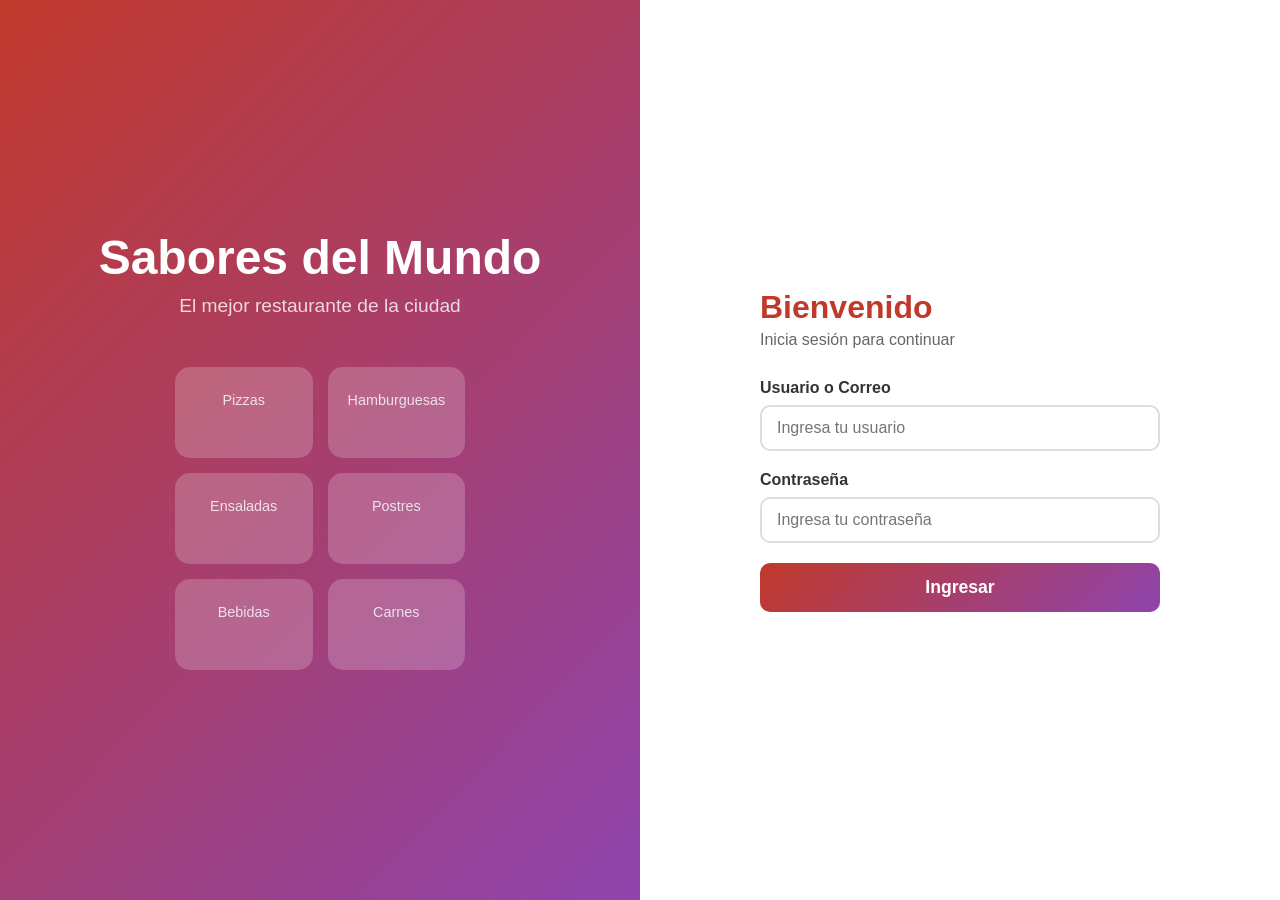
==== index.html @ 86a3babf "Nathalia Osorio [codigos de js y html]" ====
<!DOCTYPE html>
<html lang="es">
<head>
    <meta charset="UTF-8">
    <meta name="viewport" content="width=device-width, initial-scale=1.0">
    <title>Sabores del Mundo - Login</title>
    <link rel="stylesheet" href="css/styles.css">
</head>
<body>
    <div class="login-container">

        <!-- Lado izquierdo con imagenes y animaciones -->
        <div class="login-left">
            <h1>Sabores del Mundo</h1>
            <p>El mejor restaurante de la ciudad</p>

            <div class="food-grid">
                <div class="food-item">
                    
                    <p>Pizzas</p>
                </div>
                <div class="food-item">
                    
                    <p>Hamburguesas</p>
                </div>
                <div class="food-item">
                    
                    <p>Ensaladas</p>
                </div>
                <div class="food-item">
                    
                    <p>Postres</p>
                </div>
                <div class="food-item">
                    
                    <p>Bebidas</p>
                </div>
                <div class="food-item">
                    
                    <p>Carnes</p>
                </div>
            </div>
        </div>

        <!-- Lado derecho con el formulario -->
        <div class="login-right">
            <div class="login-box">
                <h2>Bienvenido</h2>
                <p>Inicia sesión para continuar</p>

                <div id="mensaje"></div>

                <form id="formLogin">
                    <div class="form-group">
                        <label>Usuario o Correo</label>
                        <input type="text" id="usuario" placeholder="Ingresa tu usuario" required>
                    </div>
                    <div class="form-group">
                        <label>Contraseña</label>
                        <input type="password" id="contrasena" placeholder="Ingresa tu contraseña" required>
                    </div>
                    <button type="submit" class="btn-primary">Ingresar</button>
                </form>
            </div>
        </div>

    </div>
    <script src="js/auth.js"></script>
</body>
</html>
---- css/styles.css ----
/* Estilos generales */
* {
    margin: 0;
    padding: 0;
    box-sizing: border-box;
    font-family: 'Segoe UI', Tahoma, Geneva, Verdana, sans-serif;
}

body {
    background-color: #ffffff;
    min-height: 100vh;
}

/* Animaciones */
@keyframes fadeIn {
    from { opacity: 0; transform: translateY(-20px); }
    to { opacity: 1; transform: translateY(0); }
}

@keyframes slideIn {
    from { opacity: 0; transform: translateX(-30px); }
    to { opacity: 1; transform: translateX(0); }
}

@keyframes pulse {
    0% { transform: scale(1); }
    50% { transform: scale(1.05); }
    100% { transform: scale(1); }
}

@keyframes float {
    0% { transform: translateY(0px); }
    50% { transform: translateY(-10px); }
    100% { transform: translateY(0px); }
}

@keyframes spin {
    from { transform: rotate(0deg); }
    to { transform: rotate(360deg); }
}

/* Login */
.login-container {
    display: flex;
    min-height: 100vh;
}

.login-left {
    flex: 1;
    background: linear-gradient(135deg, #c0392b, #8e44ad);
    display: flex;
    flex-direction: column;
    justify-content: center;
    align-items: center;
    padding: 40px;
    animation: fadeIn 1s ease;
}

.login-left h1 {
    color: white;
    font-size: 3rem;
    text-align: center;
    margin-bottom: 10px;
    animation: float 3s ease-in-out infinite;
}

.login-left p {
    color: rgba(255,255,255,0.8);
    font-size: 1.2rem;
    text-align: center;
    margin-bottom: 30px;
}

.food-grid {
    display: grid;
    grid-template-columns: repeat(2, 1fr);
    gap: 15px;
    margin-top: 20px;
}

.food-item {
    background: rgba(255,255,255,0.2);
    border-radius: 15px;
    padding: 20px;
    text-align: center;
    color: white;
    font-size: 2rem;
    animation: pulse 2s ease-in-out infinite;
    cursor: pointer;
    transition: transform 0.3s;
}

.food-item:hover {
    transform: scale(1.1);
    background: rgba(255,255,255,0.3);
}

.food-item p {
    font-size: 0.9rem;
    margin-top: 5px;
}

.login-right {
    flex: 1;
    display: flex;
    justify-content: center;
    align-items: center;
    padding: 40px;
    animation: slideIn 1s ease;
}

.login-box {
    width: 100%;
    max-width: 400px;
}

.login-box h2 {
    color: #c0392b;
    font-size: 2rem;
    margin-bottom: 5px;
}

.login-box p {
    color: #666;
    margin-bottom: 30px;
}

.form-group {
    margin-bottom: 20px;
}

.form-group label {
    display: block;
    color: #333;
    font-weight: 600;
    margin-bottom: 8px;
}

.form-group input {
    width: 100%;
    padding: 12px 15px;
    border: 2px solid #ddd;
    border-radius: 10px;
    font-size: 1rem;
    transition: border-color 0.3s;
    outline: none;
}

.form-group input:focus {
    border-color: #c0392b;
}

.btn-primary {
    width: 100%;
    padding: 14px;
    background: linear-gradient(135deg, #c0392b, #8e44ad);
    color: white;
    border: none;
    border-radius: 10px;
    font-size: 1.1rem;
    font-weight: 600;
    cursor: pointer;
    transition: transform 0.3s, box-shadow 0.3s;
    animation: pulse 2s ease-in-out infinite;
}

.btn-primary:hover {
    transform: translateY(-2px);
    box-shadow: 0 5px 15px rgba(192, 57, 43, 0.4);
}

/* Mensajes */
.mensaje-exito {
    background: #2ecc71;
    color: white;
    padding: 12px;
    border-radius: 10px;
    margin-bottom: 15px;
    animation: fadeIn 0.5s ease;
    text-align: center;
}

.mensaje-error {
    background: #e74c3c;
    color: white;
    padding: 12px;
    border-radius: 10px;
    margin-bottom: 15px;
    animation: fadeIn 0.5s ease;
    text-align: center;
}

/* Navbar */
.navbar {
    background: linear-gradient(135deg, #c0392b, #8e44ad);
    padding: 15px 30px;
    display: flex;
    justify-content: space-between;
    align-items: center;
    box-shadow: 0 2px 10px rgba(0,0,0,0.2);
    position: sticky;
    top: 0;
    z-index: 100;
}

.navbar-brand {
    color: white;
    font-size: 1.5rem;
    font-weight: 700;
    text-decoration: none;
}

.navbar-nav {
    display: flex;
    gap: 10px;
    list-style: none;
}

.navbar-nav a {
    color: rgba(255,255,255,0.8);
    text-decoration: none;
    padding: 8px 15px;
    border-radius: 8px;
    transition: all 0.3s;
    font-weight: 500;
}

.navbar-nav a:hover, .navbar-nav a.active {
    background: rgba(255,255,255,0.2);
    color: white;
}

.btn-logout {
    background: #f39c12;
    color: white;
    border: none;
    padding: 8px 20px;
    border-radius: 8px;
    cursor: pointer;
    font-weight: 600;
    transition: all 0.3s;
}

.btn-logout:hover {
    background: #e67e22;
    transform: translateY(-2px);
}

/* Contenido principal */
.main-content {
    padding: 30px;
    animation: fadeIn 0.5s ease;
}

.page-header {
    margin-bottom: 25px;
}

.page-header h2 {
    color: #c0392b;
    font-size: 1.8rem;
}

.page-header p {
    color: #666;
}

/* Cards */
.cards-grid {
    display: grid;
    grid-template-columns: repeat(auto-fill, minmax(280px, 1fr));
    gap: 20px;
    margin-bottom: 30px;
}

.card {
    background: white;
    border-radius: 15px;
    padding: 20px;
    box-shadow: 0 3px 15px rgba(0,0,0,0.1);
    transition: transform 0.3s, box-shadow 0.3s;
    animation: fadeIn 0.5s ease;
    border-left: 4px solid #c0392b;
}

.card:hover {
    transform: translateY(-5px);
    box-shadow: 0 8px 25px rgba(0,0,0,0.15);
}

.card h3 {
    color: #333;
    margin-bottom: 10px;
}

.card p {
    color: #666;
    font-size: 0.9rem;
    margin-bottom: 5px;
}

/* Badges de estado */
.badge {
    display: inline-block;
    padding: 4px 12px;
    border-radius: 20px;
    font-size: 0.8rem;
    font-weight: 600;
    margin-top: 8px;
}

.badge-disponible { background: #2ecc71; color: white; }
.badge-reservada { background: #f39c12; color: white; }
.badge-ocupada { background: #e74c3c; color: white; }
.badge-fuera_servicio { background: #95a5a6; color: white; }
.badge-pendiente { background: #f39c12; color: white; }
.badge-confirmada { background: #2ecc71; color: white; }
.badge-cancelada { background: #e74c3c; color: white; }
.badge-finalizada { background: #8e44ad; color: white; }
.badge-en_preparacion { background: #3498db; color: white; }
.badge-entregado { background: #2ecc71; color: white; }
.badge-pagado { background: #8e44ad; color: white; }

/* Botones de acción */
.card-actions {
    display: flex;
    gap: 8px;
    margin-top: 15px;
}

.btn-edit {
    background: #f39c12;
    color: white;
    border: none;
    padding: 6px 14px;
    border-radius: 8px;
    cursor: pointer;
    font-size: 0.85rem;
    transition: all 0.3s;
}

.btn-edit:hover {
    background: #e67e22;
    transform: translateY(-2px);
}

.btn-delete {
    background: #e74c3c;
    color: white;
    border: none;
    padding: 6px 14px;
    border-radius: 8px;
    cursor: pointer;
    font-size: 0.85rem;
    transition: all 0.3s;
}

.btn-delete:hover {
    background: #c0392b;
    transform: translateY(-2px);
}

.btn-success {
    background: #2ecc71;
    color: white;
    border: none;
    padding: 6px 14px;
    border-radius: 8px;
    cursor: pointer;
    font-size: 0.85rem;
    transition: all 0.3s;
}

.btn-success:hover {
    background: #27ae60;
    transform: translateY(-2px);
}

/* Formularios */
.form-container {
    background: white;
    border-radius: 15px;
    padding: 25px;
    box-shadow: 0 3px 15px rgba(0,0,0,0.1);
    margin-bottom: 30px;
    animation: slideIn 0.5s ease;
}

.form-container h3 {
    color: #c0392b;
    margin-bottom: 20px;
    font-size: 1.3rem;
}

.form-row {
    display: grid;
    grid-template-columns: repeat(auto-fit, minmax(200px, 1fr));
    gap: 15px;
    margin-bottom: 15px;
}

.form-group select {
    width: 100%;
    padding: 12px 15px;
    border: 2px solid #ddd;
    border-radius: 10px;
    font-size: 1rem;
    transition: border-color 0.3s;
    outline: none;
    background: white;
}

.form-group select:focus {
    border-color: #c0392b;
}

.form-group textarea {
    width: 100%;
    padding: 12px 15px;
    border: 2px solid #ddd;
    border-radius: 10px;
    font-size: 1rem;
    transition: border-color 0.3s;
    outline: none;
    resize: vertical;
}

.form-group textarea:focus {
    border-color: #c0392b;
}

.btn-secondary {
    padding: 10px 20px;
    background: #95a5a6;
    color: white;
    border: none;
    border-radius: 10px;
    cursor: pointer;
    font-size: 1rem;
    transition: all 0.3s;
    margin-right: 10px;
}

.btn-secondary:hover {
    background: #7f8c8d;
}

/* Dashboard */
.dashboard-stats {
    display: grid;
    grid-template-columns: repeat(auto-fit, minmax(200px, 1fr));
    gap: 20px;
    margin-bottom: 30px;
}

.stat-card {
    background: white;
    border-radius: 15px;
    padding: 25px;
    text-align: center;
    box-shadow: 0 3px 15px rgba(0,0,0,0.1);
    animation: fadeIn 0.5s ease;
    transition: transform 0.3s;
}

.stat-card:hover {
    transform: translateY(-5px);
}

.stat-card .icon {
    font-size: 2.5rem;
    margin-bottom: 10px;
    animation: float 3s ease-in-out infinite;
}

.stat-card h3 {
    font-size: 2rem;
    font-weight: 700;
    margin-bottom: 5px;
}

.stat-card p {
    color: #666;
    font-size: 0.9rem;
}

.stat-card:nth-child(1) { border-top: 4px solid #c0392b; }
.stat-card:nth-child(1) h3 { color: #c0392b; }
.stat-card:nth-child(2) { border-top: 4px solid #27ae60; }
.stat-card:nth-child(2) h3 { color: #27ae60; }
.stat-card:nth-child(3) { border-top: 4px solid #f39c12; }
.stat-card:nth-child(3) h3 { color: #f39c12; }
.stat-card:nth-child(4) { border-top: 4px solid #8e44ad; }
.stat-card:nth-child(4) h3 { color: #8e44ad; }

/* Loading */
.loading {
    text-align: center;
    padding: 40px;
    color: #666;
}

.spinner {
    width: 40px;
    height: 40px;
    border: 4px solid #ddd;
    border-top: 4px solid #c0392b;
    border-radius: 50%;
    animation: spin 1s linear infinite;
    margin: 0 auto 15px;
}

/* Modal */
.modal-overlay {
    display: none;
    position: fixed;
    top: 0;
    left: 0;
    width: 100%;
    height: 100%;
    background: rgba(0,0,0,0.5);
    z-index: 1000;
    justify-content: center;
    align-items: center;
}

.modal-overlay.active {
    display: flex;
}

.modal {
    background: white;
    border-radius: 15px;
    padding: 30px;
    width: 90%;
    max-width: 500px;
    animation: fadeIn 0.3s ease;
}

.modal h3 {
    color: #c0392b;
    margin-bottom: 20px;
}

.modal-actions {
    display: flex;
    justify-content: flex-end;
    gap: 10px;
    margin-top: 20px;
}

/* Filtros */
.filtros {
    background: white;
    border-radius: 15px;
    padding: 20px;
    box-shadow: 0 3px 15px rgba(0,0,0,0.1);
    margin-bottom: 20px;
    display: flex;
    gap: 15px;
    flex-wrap: wrap;
    align-items: flex-end;
}

.filtros .form-group {
    margin-bottom: 0;
    flex: 1;
    min-width: 150px;
}
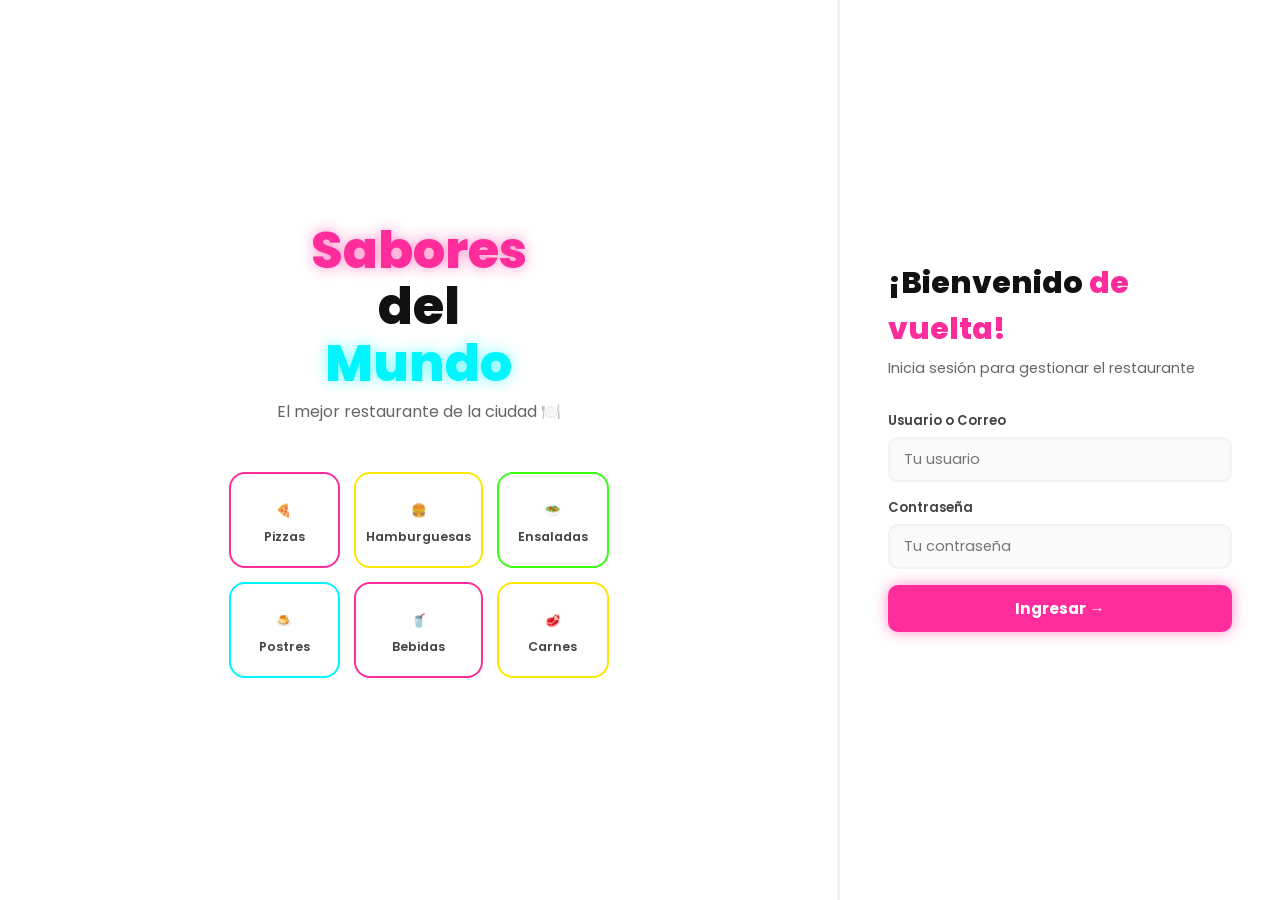
==== commit 6a8f210d: "Nathalia Osorio [Rediseño]" ====
--- a/index.html
+++ b/index.html
@@ -3,68 +3,70 @@
 <head>
     <meta charset="UTF-8">
     <meta name="viewport" content="width=device-width, initial-scale=1.0">
-    <title>Sabores del Mundo - Login</title>
+    <title>Sabores del Mundo - Inicio de Sesión</title>
     <link rel="stylesheet" href="css/styles.css">
 </head>
 <body>
-    <div class="login-container">
 
-        <!-- Lado izquierdo con imagenes y animaciones -->
-        <div class="login-left">
-            <h1>Sabores del Mundo</h1>
-            <p>El mejor restaurante de la ciudad</p>
+    <div class="login-wrap">
+
+        <div class="login-izquierda">
+            <div class="login-logo">
+                <div class="neon-rosa">Sabores</div>
+                <div>del</div>
+                <div class="neon-azul">Mundo</div>
+            </div>
+            <p class="login-subtitulo">El mejor restaurante de la ciudad 🍽️</p>
 
             <div class="food-grid">
                 <div class="food-item">
-                    
+                    <p>🍕</p>
                     <p>Pizzas</p>
                 </div>
                 <div class="food-item">
-                    
+                    <p>🍔</p>
                     <p>Hamburguesas</p>
                 </div>
                 <div class="food-item">
-                    
+                    <p>🥗</p>
                     <p>Ensaladas</p>
                 </div>
                 <div class="food-item">
-                    
+                    <p>🍮</p>
                     <p>Postres</p>
                 </div>
                 <div class="food-item">
-                    
+                    <p>🥤</p>
                     <p>Bebidas</p>
                 </div>
                 <div class="food-item">
-                    
+                    <p>🥩</p>
                     <p>Carnes</p>
                 </div>
             </div>
         </div>
 
-        <!-- Lado derecho con el formulario -->
-        <div class="login-right">
-            <div class="login-box">
-                <h2>Bienvenido</h2>
-                <p>Inicia sesión para continuar</p>
+        <div class="login-derecha">
+            <h2>¡Bienvenido <span>de vuelta!</span></h2>
+            <p class="login-subtexto">Inicia sesión para gestionar el restaurante</p>
 
-                <div id="mensaje"></div>
+            <div id="mensaje"></div>
 
-                <form id="formLogin">
-                    <div class="form-group">
-                        <label>Usuario o Correo</label>
-                        <input type="text" id="usuario" placeholder="Ingresa tu usuario" required>
-                    </div>
-                    <div class="form-group">
-                        <label>Contraseña</label>
-                        <input type="password" id="contrasena" placeholder="Ingresa tu contraseña" required>
-                    </div>
-                    <button type="submit" class="btn-primary">Ingresar</button>
-                </form>
-            </div>
+            <form id="formLogin">
+                <div class="form-group">
+                    <label for="usuario">Usuario o Correo</label>
+                    <input type="text" id="usuario" name="usuario" placeholder="Tu usuario" required>
+                </div>
+                <div class="form-group">
+                    <label for="contrasena">Contraseña</label>
+                    <input type="password" id="contrasena" name="contrasena" placeholder="Tu contraseña" required>
+                </div>
+                <button type="submit" class="btn-primario">Ingresar →</button>
+            </form>
         </div>
 
     </div>
+
     <script src="js/auth.js"></script>
 </body>
 </html>
--- a/css/styles.css
+++ b/css/styles.css
@@ -1,569 +1,560 @@
-/* Estilos generales */
-* {
-    margin: 0;
-    padding: 0;
-    box-sizing: border-box;
-    font-family: 'Segoe UI', Tahoma, Geneva, Verdana, sans-serif;
+@import url('https://fonts.googleapis.com/css2?family=Poppins:wght@400;600;700;800&display=swap');
+
+/* ===== VARIABLES ===== */
+:root {
+  --rosa:     #FF2D9B;
+  --amarillo: #FFE600;
+  --verde:    #39FF14;
+  --azul:     #00F5FF;
+  --blanco:   #FFFFFF;
+  --gris-claro: #F2F2F2;
+  --gris-texto: #666666;
+  --texto:    #111111;
+  --sombra-rosa:     0 0 14px #FF2D9B88;
+  --sombra-amarillo: 0 0 14px #FFE60088;
+  --sombra-verde:    0 0 14px #39FF1488;
+  --sombra-azul:     0 0 14px #00F5FF88;
+}
+
+/* ===== RESET ===== */
+*, *::before, *::after {
+  margin: 0;
+  padding: 0;
+  box-sizing: border-box;
 }
 
 body {
-    background-color: #ffffff;
-    min-height: 100vh;
-}
-
-/* Animaciones */
-@keyframes fadeIn {
-    from { opacity: 0; transform: translateY(-20px); }
-    to { opacity: 1; transform: translateY(0); }
-}
-
-@keyframes slideIn {
-    from { opacity: 0; transform: translateX(-30px); }
-    to { opacity: 1; transform: translateX(0); }
-}
-
-@keyframes pulse {
-    0% { transform: scale(1); }
-    50% { transform: scale(1.05); }
-    100% { transform: scale(1); }
-}
-
-@keyframes float {
-    0% { transform: translateY(0px); }
-    50% { transform: translateY(-10px); }
-    100% { transform: translateY(0px); }
-}
-
-@keyframes spin {
-    from { transform: rotate(0deg); }
-    to { transform: rotate(360deg); }
-}
-
-/* Login */
-.login-container {
-    display: flex;
-    min-height: 100vh;
-}
-
-.login-left {
-    flex: 1;
-    background: linear-gradient(135deg, #c0392b, #8e44ad);
-    display: flex;
-    flex-direction: column;
-    justify-content: center;
-    align-items: center;
-    padding: 40px;
-    animation: fadeIn 1s ease;
-}
-
-.login-left h1 {
-    color: white;
-    font-size: 3rem;
-    text-align: center;
-    margin-bottom: 10px;
-    animation: float 3s ease-in-out infinite;
-}
-
-.login-left p {
-    color: rgba(255,255,255,0.8);
-    font-size: 1.2rem;
-    text-align: center;
-    margin-bottom: 30px;
+  font-family: 'Poppins', sans-serif;
+  background-color: var(--blanco);
+  color: var(--texto);
+  min-height: 100vh;
+}
+
+/* ===== NAVBAR ===== */
+.navbar {
+  display: flex;
+  align-items: center;
+  gap: 12px;
+  padding: 0 32px;
+  height: 64px;
+  background-color: var(--blanco);
+  border-bottom: 3px solid var(--rosa);
+  box-shadow: 0 2px 16px #FF2D9B22;
+  position: sticky;
+  top: 0;
+  z-index: 100;
+}
+
+.navbar-brand {
+  font-size: 1.25rem;
+  font-weight: 800;
+  text-decoration: none;
+  color: var(--texto);
+  margin-right: auto;
+}
+
+.navbar-brand span {
+  color: var(--rosa);
+  text-shadow: var(--sombra-rosa);
+}
+
+.navbar-nav {
+  list-style: none;
+  display: flex;
+  gap: 4px;
+}
+
+.navbar-nav a {
+  text-decoration: none;
+  color: var(--texto);
+  font-weight: 600;
+  font-size: 0.85rem;
+  padding: 6px 14px;
+  border-radius: 20px;
+  transition: background-color 0.2s, color 0.2s, box-shadow 0.2s;
+}
+
+.navbar-nav a:hover,
+.navbar-nav a.activo {
+  background-color: var(--rosa);
+  color: var(--blanco);
+  box-shadow: var(--sombra-rosa);
+}
+
+.btn-logout {
+  border: 2px solid var(--azul);
+  background-color: transparent;
+  color: var(--azul);
+  font-family: 'Poppins', sans-serif;
+  font-weight: 700;
+  font-size: 0.82rem;
+  padding: 6px 16px;
+  border-radius: 20px;
+  cursor: pointer;
+  transition: background-color 0.2s, color 0.2s, box-shadow 0.2s;
+}
+
+.btn-logout:hover {
+  background-color: var(--azul);
+  color: var(--blanco);
+  box-shadow: var(--sombra-azul);
+}
+
+/* ===== CONTENIDO PRINCIPAL ===== */
+.main-content {
+  max-width: 1200px;
+  margin: 0 auto;
+  padding: 36px 24px;
+}
+
+.page-header {
+  margin-bottom: 32px;
+}
+
+.page-header h2 {
+  font-size: 2rem;
+  font-weight: 800;
+}
+
+.page-header p {
+  font-size: 0.95rem;
+  color: var(--gris-texto);
+  margin-top: 4px;
+}
+
+/* ===== LAYOUT DOS COLUMNAS ===== */
+.layout-2col {
+  display: grid;
+  grid-template-columns: 360px 1fr;
+  gap: 28px;
+  align-items: start;
+}
+
+/* ===== GRILLA DE TARJETAS ===== */
+.cards-grid {
+  display: grid;
+  grid-template-columns: repeat(auto-fill, minmax(260px, 1fr));
+  gap: 20px;
+}
+
+/* ===== TARJETA GENÉRICA ===== */
+.card {
+  background-color: var(--blanco);
+  border: 2px solid var(--gris-claro);
+  border-radius: 16px;
+  padding: 22px 20px;
+  transition: border-color 0.22s, box-shadow 0.22s, transform 0.22s;
+}
+
+.card:hover {
+  border-color: var(--rosa);
+  box-shadow: var(--sombra-rosa);
+  transform: translateY(-2px);
+}
+
+.card h3 {
+  font-size: 1rem;
+  font-weight: 700;
+  margin-bottom: 6px;
+}
+
+.card p {
+  font-size: 0.85rem;
+  color: #555;
+  margin-bottom: 4px;
+}
+
+.card-actions {
+  display: flex;
+  gap: 8px;
+  margin-top: 14px;
+}
+
+/* ===== ESTADÍSTICAS DASHBOARD ===== */
+.dashboard-stats {
+  display: grid;
+  grid-template-columns: repeat(auto-fit, minmax(200px, 1fr));
+  gap: 20px;
+  margin-bottom: 36px;
+}
+
+.stat-card {
+  background-color: var(--blanco);
+  border: 2px solid var(--gris-claro);
+  border-radius: 16px;
+  padding: 28px 20px;
+  text-align: center;
+  transition: box-shadow 0.25s;
+}
+
+.stat-card:nth-child(1) { border-color: var(--rosa); }
+.stat-card:nth-child(2) { border-color: var(--amarillo); }
+.stat-card:nth-child(3) { border-color: var(--verde); }
+.stat-card:nth-child(4) { border-color: var(--azul); }
+
+.stat-card:nth-child(1):hover { box-shadow: var(--sombra-rosa); }
+.stat-card:nth-child(2):hover { box-shadow: var(--sombra-amarillo); }
+.stat-card:nth-child(3):hover { box-shadow: var(--sombra-verde); }
+.stat-card:nth-child(4):hover { box-shadow: var(--sombra-azul); }
+
+.stat-card .icono {
+  font-size: 2.4rem;
+  margin-bottom: 10px;
+}
+
+.stat-card .numero {
+  font-size: 2.2rem;
+  font-weight: 800;
+}
+
+.stat-card .etiqueta {
+  font-size: 0.85rem;
+  color: var(--gris-texto);
+  margin-top: 4px;
+}
+
+/* ===== ACCESOS RÁPIDOS DASHBOARD ===== */
+.quick-card {
+  display: block;
+  text-decoration: none;
+  color: var(--texto);
+  border: 2px solid var(--gris-claro);
+  border-radius: 16px;
+  padding: 24px 20px;
+  transition: border-color 0.22s, box-shadow 0.22s, transform 0.22s;
+}
+
+.quick-card:hover {
+  transform: translateY(-2px);
+}
+
+.quick-card:nth-child(1):hover { border-color: var(--rosa);     box-shadow: var(--sombra-rosa); }
+.quick-card:nth-child(2):hover { border-color: var(--amarillo); box-shadow: var(--sombra-amarillo); }
+.quick-card:nth-child(3):hover { border-color: var(--verde);    box-shadow: var(--sombra-verde); }
+.quick-card:nth-child(4):hover { border-color: var(--azul);     box-shadow: var(--sombra-azul); }
+
+.quick-card .qc-icono {
+  font-size: 2rem;
+  margin-bottom: 10px;
+}
+
+.quick-card h3 {
+  font-size: 1rem;
+  font-weight: 700;
+  margin-bottom: 6px;
+}
+
+.quick-card p {
+  font-size: 0.83rem;
+  color: var(--gris-texto);
+}
+
+/* ===== PANEL / FORMULARIO ===== */
+.panel {
+  background-color: var(--blanco);
+  border: 2px solid var(--gris-claro);
+  border-radius: 16px;
+  padding: 28px 24px;
+}
+
+.panel h3 {
+  font-size: 1.1rem;
+  font-weight: 700;
+  margin-bottom: 20px;
+  padding-bottom: 10px;
+  border-bottom: 2px solid var(--gris-claro);
+}
+
+.form-group {
+  margin-bottom: 16px;
+}
+
+.form-group label {
+  display: block;
+  font-size: 0.82rem;
+  font-weight: 600;
+  color: #444;
+  margin-bottom: 6px;
+}
+
+.form-group input,
+.form-group select,
+.form-group textarea {
+  width: 100%;
+  padding: 10px 14px;
+  border: 2px solid var(--gris-claro);
+  border-radius: 10px;
+  font-family: 'Poppins', sans-serif;
+  font-size: 0.9rem;
+  background-color: #FAFAFA;
+  color: var(--texto);
+  outline: none;
+  transition: border-color 0.2s, box-shadow 0.2s;
+}
+
+.form-group input:focus,
+.form-group select:focus,
+.form-group textarea:focus {
+  border-color: var(--rosa);
+  background-color: var(--blanco);
+  box-shadow: var(--sombra-rosa);
+}
+
+.form-group textarea {
+  resize: vertical;
+  min-height: 80px;
+}
+
+/* ===== BOTONES ===== */
+.btn-primario {
+  display: block;
+  width: 100%;
+  padding: 12px;
+  background-color: var(--rosa);
+  color: var(--blanco);
+  border: none;
+  border-radius: 10px;
+  font-family: 'Poppins', sans-serif;
+  font-weight: 700;
+  font-size: 0.95rem;
+  cursor: pointer;
+  box-shadow: var(--sombra-rosa);
+  transition: filter 0.2s, transform 0.2s;
+  margin-bottom: 8px;
+}
+
+.btn-primario:hover {
+  filter: brightness(1.1);
+  transform: translateY(-1px);
+}
+
+.btn-secundario {
+  display: block;
+  width: 100%;
+  padding: 10px;
+  background-color: transparent;
+  color: var(--texto);
+  border: 2px solid var(--gris-claro);
+  border-radius: 10px;
+  font-family: 'Poppins', sans-serif;
+  font-weight: 600;
+  font-size: 0.88rem;
+  cursor: pointer;
+  transition: border-color 0.2s, color 0.2s;
+}
+
+.btn-secundario:hover {
+  border-color: var(--azul);
+  color: var(--azul);
+}
+
+.btn-editar {
+  padding: 6px 14px;
+  background-color: var(--amarillo);
+  color: var(--texto);
+  border: none;
+  border-radius: 8px;
+  font-family: 'Poppins', sans-serif;
+  font-weight: 700;
+  font-size: 0.8rem;
+  cursor: pointer;
+  box-shadow: var(--sombra-amarillo);
+  transition: filter 0.2s;
+}
+
+.btn-editar:hover {
+  filter: brightness(1.08);
+}
+
+.btn-eliminar {
+  padding: 6px 14px;
+  background-color: transparent;
+  color: var(--rosa);
+  border: 2px solid var(--rosa);
+  border-radius: 8px;
+  font-family: 'Poppins', sans-serif;
+  font-weight: 700;
+  font-size: 0.8rem;
+  cursor: pointer;
+  transition: background-color 0.2s, color 0.2s, box-shadow 0.2s;
+}
+
+.btn-eliminar:hover {
+  background-color: var(--rosa);
+  color: var(--blanco);
+  box-shadow: var(--sombra-rosa);
+}
+
+/* ===== BADGES ===== */
+.badge {
+  display: inline-block;
+  padding: 3px 12px;
+  border-radius: 20px;
+  font-size: 0.76rem;
+  font-weight: 700;
+  margin-top: 8px;
+}
+
+.badge-disponible  { background-color: var(--verde);    color: #111; box-shadow: var(--sombra-verde); }
+.badge-confirmada  { background-color: var(--verde);    color: #111; box-shadow: var(--sombra-verde); }
+.badge-ocupada     { background-color: var(--rosa);     color: #fff; box-shadow: var(--sombra-rosa); }
+.badge-cancelada   { background-color: var(--rosa);     color: #fff; box-shadow: var(--sombra-rosa); }
+.badge-pendiente   { background-color: var(--amarillo); color: #111; box-shadow: var(--sombra-amarillo); }
+.badge-reservada   { background-color: var(--amarillo); color: #111; box-shadow: var(--sombra-amarillo); }
+.badge-mantenimiento { background-color: var(--azul);  color: #111; box-shadow: var(--sombra-azul); }
+.badge-preparacion { background-color: var(--azul);    color: #111; box-shadow: var(--sombra-azul); }
+.badge-entregado   { background-color: var(--verde);   color: #111; box-shadow: var(--sombra-verde); }
+
+/* ===== MENSAJES ===== */
+.mensaje-exito {
+  padding: 12px 16px;
+  background-color: #EFFFED;
+  border: 2px solid var(--verde);
+  border-radius: 10px;
+  color: #1a7a00;
+  font-size: 0.88rem;
+  font-weight: 600;
+  margin-bottom: 16px;
+}
+
+.mensaje-error {
+  padding: 12px 16px;
+  background-color: #FFF0F5;
+  border: 2px solid var(--rosa);
+  border-radius: 10px;
+  color: var(--rosa);
+  font-size: 0.88rem;
+  font-weight: 600;
+  margin-bottom: 16px;
+}
+
+/* ===== ZONA FILTROS ===== */
+.filtros {
+  display: flex;
+  gap: 10px;
+  margin-bottom: 20px;
+  flex-wrap: wrap;
+}
+
+.filtros select,
+.filtros input {
+  padding: 8px 14px;
+  border: 2px solid var(--gris-claro);
+  border-radius: 10px;
+  font-family: 'Poppins', sans-serif;
+  font-size: 0.85rem;
+  background-color: #FAFAFA;
+  outline: none;
+  transition: border-color 0.2s, box-shadow 0.2s;
+}
+
+.filtros select:focus,
+.filtros input:focus {
+  border-color: var(--azul);
+  box-shadow: var(--sombra-azul);
+}
+
+/* ===== LOGIN ===== */
+.login-wrap {
+  display: flex;
+  min-height: 100vh;
+}
+
+.login-izquierda {
+  flex: 1;
+  display: flex;
+  flex-direction: column;
+  justify-content: center;
+  align-items: center;
+  padding: 60px 40px;
+  border-right: 3px solid var(--gris-claro);
+}
+
+.login-logo {
+  font-size: 3.2rem;
+  font-weight: 800;
+  text-align: center;
+  line-height: 1.1;
+  margin-bottom: 8px;
+}
+
+.login-logo .neon-rosa { color: var(--rosa);    text-shadow: var(--sombra-rosa); }
+.login-logo .neon-azul { color: var(--azul);    text-shadow: var(--sombra-azul); }
+
+.login-subtitulo {
+  color: var(--gris-texto);
+  font-size: 1rem;
+  text-align: center;
+  margin-bottom: 48px;
 }
 
 .food-grid {
-    display: grid;
-    grid-template-columns: repeat(2, 1fr);
-    gap: 15px;
-    margin-top: 20px;
+  display: grid;
+  grid-template-columns: repeat(3, 1fr);
+  gap: 14px;
+  width: 100%;
+  max-width: 380px;
 }
 
 .food-item {
-    background: rgba(255,255,255,0.2);
-    border-radius: 15px;
-    padding: 20px;
-    text-align: center;
-    color: white;
-    font-size: 2rem;
-    animation: pulse 2s ease-in-out infinite;
-    cursor: pointer;
-    transition: transform 0.3s;
-}
+  border-radius: 16px;
+  padding: 20px 10px;
+  text-align: center;
+  font-size: 2.2rem;
+  border: 2px solid var(--gris-claro);
+  transition: transform 0.25s;
+}
+
+.food-item:nth-child(1) { border-color: var(--rosa); }
+.food-item:nth-child(2) { border-color: var(--amarillo); }
+.food-item:nth-child(3) { border-color: var(--verde); }
+.food-item:nth-child(4) { border-color: var(--azul); }
+.food-item:nth-child(5) { border-color: var(--rosa); }
+.food-item:nth-child(6) { border-color: var(--amarillo); }
 
 .food-item:hover {
-    transform: scale(1.1);
-    background: rgba(255,255,255,0.3);
+  transform: scale(1.06);
 }
 
 .food-item p {
-    font-size: 0.9rem;
-    margin-top: 5px;
-}
-
-.login-right {
-    flex: 1;
-    display: flex;
-    justify-content: center;
-    align-items: center;
-    padding: 40px;
-    animation: slideIn 1s ease;
-}
-
-.login-box {
-    width: 100%;
-    max-width: 400px;
-}
-
-.login-box h2 {
-    color: #c0392b;
-    font-size: 2rem;
-    margin-bottom: 5px;
-}
-
-.login-box p {
-    color: #666;
-    margin-bottom: 30px;
-}
-
-.form-group {
-    margin-bottom: 20px;
-}
-
-.form-group label {
-    display: block;
-    color: #333;
-    font-weight: 600;
-    margin-bottom: 8px;
-}
-
-.form-group input {
-    width: 100%;
-    padding: 12px 15px;
-    border: 2px solid #ddd;
-    border-radius: 10px;
-    font-size: 1rem;
-    transition: border-color 0.3s;
-    outline: none;
-}
-
-.form-group input:focus {
-    border-color: #c0392b;
-}
-
-.btn-primary {
-    width: 100%;
-    padding: 14px;
-    background: linear-gradient(135deg, #c0392b, #8e44ad);
-    color: white;
-    border: none;
-    border-radius: 10px;
-    font-size: 1.1rem;
-    font-weight: 600;
-    cursor: pointer;
-    transition: transform 0.3s, box-shadow 0.3s;
-    animation: pulse 2s ease-in-out infinite;
-}
-
-.btn-primary:hover {
-    transform: translateY(-2px);
-    box-shadow: 0 5px 15px rgba(192, 57, 43, 0.4);
-}
-
-/* Mensajes */
-.mensaje-exito {
-    background: #2ecc71;
-    color: white;
-    padding: 12px;
-    border-radius: 10px;
-    margin-bottom: 15px;
-    animation: fadeIn 0.5s ease;
-    text-align: center;
-}
-
-.mensaje-error {
-    background: #e74c3c;
-    color: white;
-    padding: 12px;
-    border-radius: 10px;
-    margin-bottom: 15px;
-    animation: fadeIn 0.5s ease;
-    text-align: center;
-}
-
-/* Navbar */
-.navbar {
-    background: linear-gradient(135deg, #c0392b, #8e44ad);
-    padding: 15px 30px;
-    display: flex;
-    justify-content: space-between;
-    align-items: center;
-    box-shadow: 0 2px 10px rgba(0,0,0,0.2);
-    position: sticky;
-    top: 0;
-    z-index: 100;
-}
-
-.navbar-brand {
-    color: white;
-    font-size: 1.5rem;
-    font-weight: 700;
-    text-decoration: none;
-}
-
-.navbar-nav {
-    display: flex;
-    gap: 10px;
-    list-style: none;
-}
-
-.navbar-nav a {
-    color: rgba(255,255,255,0.8);
-    text-decoration: none;
-    padding: 8px 15px;
-    border-radius: 8px;
-    transition: all 0.3s;
-    font-weight: 500;
-}
-
-.navbar-nav a:hover, .navbar-nav a.active {
-    background: rgba(255,255,255,0.2);
-    color: white;
-}
-
-.btn-logout {
-    background: #f39c12;
-    color: white;
-    border: none;
-    padding: 8px 20px;
-    border-radius: 8px;
-    cursor: pointer;
-    font-weight: 600;
-    transition: all 0.3s;
-}
-
-.btn-logout:hover {
-    background: #e67e22;
-    transform: translateY(-2px);
-}
-
-/* Contenido principal */
-.main-content {
-    padding: 30px;
-    animation: fadeIn 0.5s ease;
-}
-
-.page-header {
-    margin-bottom: 25px;
-}
-
-.page-header h2 {
-    color: #c0392b;
-    font-size: 1.8rem;
-}
-
-.page-header p {
-    color: #666;
-}
-
-/* Cards */
-.cards-grid {
-    display: grid;
-    grid-template-columns: repeat(auto-fill, minmax(280px, 1fr));
-    gap: 20px;
-    margin-bottom: 30px;
-}
-
-.card {
-    background: white;
-    border-radius: 15px;
-    padding: 20px;
-    box-shadow: 0 3px 15px rgba(0,0,0,0.1);
-    transition: transform 0.3s, box-shadow 0.3s;
-    animation: fadeIn 0.5s ease;
-    border-left: 4px solid #c0392b;
-}
-
-.card:hover {
-    transform: translateY(-5px);
-    box-shadow: 0 8px 25px rgba(0,0,0,0.15);
-}
-
-.card h3 {
-    color: #333;
-    margin-bottom: 10px;
-}
-
-.card p {
-    color: #666;
-    font-size: 0.9rem;
-    margin-bottom: 5px;
-}
-
-/* Badges de estado */
-.badge {
-    display: inline-block;
-    padding: 4px 12px;
-    border-radius: 20px;
-    font-size: 0.8rem;
-    font-weight: 600;
-    margin-top: 8px;
-}
-
-.badge-disponible { background: #2ecc71; color: white; }
-.badge-reservada { background: #f39c12; color: white; }
-.badge-ocupada { background: #e74c3c; color: white; }
-.badge-fuera_servicio { background: #95a5a6; color: white; }
-.badge-pendiente { background: #f39c12; color: white; }
-.badge-confirmada { background: #2ecc71; color: white; }
-.badge-cancelada { background: #e74c3c; color: white; }
-.badge-finalizada { background: #8e44ad; color: white; }
-.badge-en_preparacion { background: #3498db; color: white; }
-.badge-entregado { background: #2ecc71; color: white; }
-.badge-pagado { background: #8e44ad; color: white; }
-
-/* Botones de acción */
-.card-actions {
-    display: flex;
-    gap: 8px;
-    margin-top: 15px;
-}
-
-.btn-edit {
-    background: #f39c12;
-    color: white;
-    border: none;
-    padding: 6px 14px;
-    border-radius: 8px;
-    cursor: pointer;
-    font-size: 0.85rem;
-    transition: all 0.3s;
-}
-
-.btn-edit:hover {
-    background: #e67e22;
-    transform: translateY(-2px);
-}
-
-.btn-delete {
-    background: #e74c3c;
-    color: white;
-    border: none;
-    padding: 6px 14px;
-    border-radius: 8px;
-    cursor: pointer;
-    font-size: 0.85rem;
-    transition: all 0.3s;
-}
-
-.btn-delete:hover {
-    background: #c0392b;
-    transform: translateY(-2px);
-}
-
-.btn-success {
-    background: #2ecc71;
-    color: white;
-    border: none;
-    padding: 6px 14px;
-    border-radius: 8px;
-    cursor: pointer;
-    font-size: 0.85rem;
-    transition: all 0.3s;
-}
-
-.btn-success:hover {
-    background: #27ae60;
-    transform: translateY(-2px);
-}
-
-/* Formularios */
-.form-container {
-    background: white;
-    border-radius: 15px;
-    padding: 25px;
-    box-shadow: 0 3px 15px rgba(0,0,0,0.1);
-    margin-bottom: 30px;
-    animation: slideIn 0.5s ease;
-}
-
-.form-container h3 {
-    color: #c0392b;
-    margin-bottom: 20px;
-    font-size: 1.3rem;
-}
-
-.form-row {
-    display: grid;
-    grid-template-columns: repeat(auto-fit, minmax(200px, 1fr));
-    gap: 15px;
-    margin-bottom: 15px;
-}
-
-.form-group select {
-    width: 100%;
-    padding: 12px 15px;
-    border: 2px solid #ddd;
-    border-radius: 10px;
-    font-size: 1rem;
-    transition: border-color 0.3s;
-    outline: none;
-    background: white;
-}
-
-.form-group select:focus {
-    border-color: #c0392b;
-}
-
-.form-group textarea {
-    width: 100%;
-    padding: 12px 15px;
-    border: 2px solid #ddd;
-    border-radius: 10px;
-    font-size: 1rem;
-    transition: border-color 0.3s;
-    outline: none;
-    resize: vertical;
-}
-
-.form-group textarea:focus {
-    border-color: #c0392b;
-}
-
-.btn-secondary {
-    padding: 10px 20px;
-    background: #95a5a6;
-    color: white;
-    border: none;
-    border-radius: 10px;
-    cursor: pointer;
-    font-size: 1rem;
-    transition: all 0.3s;
-    margin-right: 10px;
-}
-
-.btn-secondary:hover {
-    background: #7f8c8d;
-}
-
-/* Dashboard */
-.dashboard-stats {
-    display: grid;
-    grid-template-columns: repeat(auto-fit, minmax(200px, 1fr));
-    gap: 20px;
-    margin-bottom: 30px;
-}
-
-.stat-card {
-    background: white;
-    border-radius: 15px;
-    padding: 25px;
-    text-align: center;
-    box-shadow: 0 3px 15px rgba(0,0,0,0.1);
-    animation: fadeIn 0.5s ease;
-    transition: transform 0.3s;
-}
-
-.stat-card:hover {
-    transform: translateY(-5px);
-}
-
-.stat-card .icon {
-    font-size: 2.5rem;
-    margin-bottom: 10px;
-    animation: float 3s ease-in-out infinite;
-}
-
-.stat-card h3 {
-    font-size: 2rem;
-    font-weight: 700;
-    margin-bottom: 5px;
-}
-
-.stat-card p {
-    color: #666;
-    font-size: 0.9rem;
-}
-
-.stat-card:nth-child(1) { border-top: 4px solid #c0392b; }
-.stat-card:nth-child(1) h3 { color: #c0392b; }
-.stat-card:nth-child(2) { border-top: 4px solid #27ae60; }
-.stat-card:nth-child(2) h3 { color: #27ae60; }
-.stat-card:nth-child(3) { border-top: 4px solid #f39c12; }
-.stat-card:nth-child(3) h3 { color: #f39c12; }
-.stat-card:nth-child(4) { border-top: 4px solid #8e44ad; }
-.stat-card:nth-child(4) h3 { color: #8e44ad; }
-
-/* Loading */
-.loading {
-    text-align: center;
-    padding: 40px;
-    color: #666;
-}
-
-.spinner {
-    width: 40px;
-    height: 40px;
-    border: 4px solid #ddd;
-    border-top: 4px solid #c0392b;
-    border-radius: 50%;
-    animation: spin 1s linear infinite;
-    margin: 0 auto 15px;
-}
-
-/* Modal */
-.modal-overlay {
-    display: none;
-    position: fixed;
-    top: 0;
-    left: 0;
-    width: 100%;
-    height: 100%;
-    background: rgba(0,0,0,0.5);
-    z-index: 1000;
-    justify-content: center;
-    align-items: center;
-}
-
-.modal-overlay.active {
-    display: flex;
-}
-
-.modal {
-    background: white;
-    border-radius: 15px;
-    padding: 30px;
-    width: 90%;
-    max-width: 500px;
-    animation: fadeIn 0.3s ease;
-}
-
-.modal h3 {
-    color: #c0392b;
-    margin-bottom: 20px;
-}
-
-.modal-actions {
-    display: flex;
-    justify-content: flex-end;
-    gap: 10px;
-    margin-top: 20px;
-}
-
-/* Filtros */
-.filtros {
-    background: white;
-    border-radius: 15px;
-    padding: 20px;
-    box-shadow: 0 3px 15px rgba(0,0,0,0.1);
-    margin-bottom: 20px;
-    display: flex;
-    gap: 15px;
-    flex-wrap: wrap;
-    align-items: flex-end;
-}
-
-.filtros .form-group {
-    margin-bottom: 0;
-    flex: 1;
-    min-width: 150px;
+  font-size: 0.78rem;
+  font-weight: 600;
+  margin-top: 8px;
+  color: #444;
+}
+
+.login-derecha {
+  width: 440px;
+  display: flex;
+  flex-direction: column;
+  justify-content: center;
+  padding: 60px 48px;
+}
+
+.login-derecha h2 {
+  font-size: 1.9rem;
+  font-weight: 800;
+  margin-bottom: 6px;
+}
+
+.login-derecha h2 span {
+  color: var(--rosa);
+}
+
+.login-subtexto {
+  font-size: 0.9rem;
+  color: var(--gris-texto);
+  margin-bottom: 32px;
+}
+
+/* ===== RESPONSIVE ===== */
+@media (max-width: 860px) {
+  .layout-2col {
+    grid-template-columns: 1fr;
+  }
+}
+
+@media (max-width: 700px) {
+  .login-izquierda { display: none; }
+  .login-derecha { width: 100%; padding: 40px 24px; }
 }
